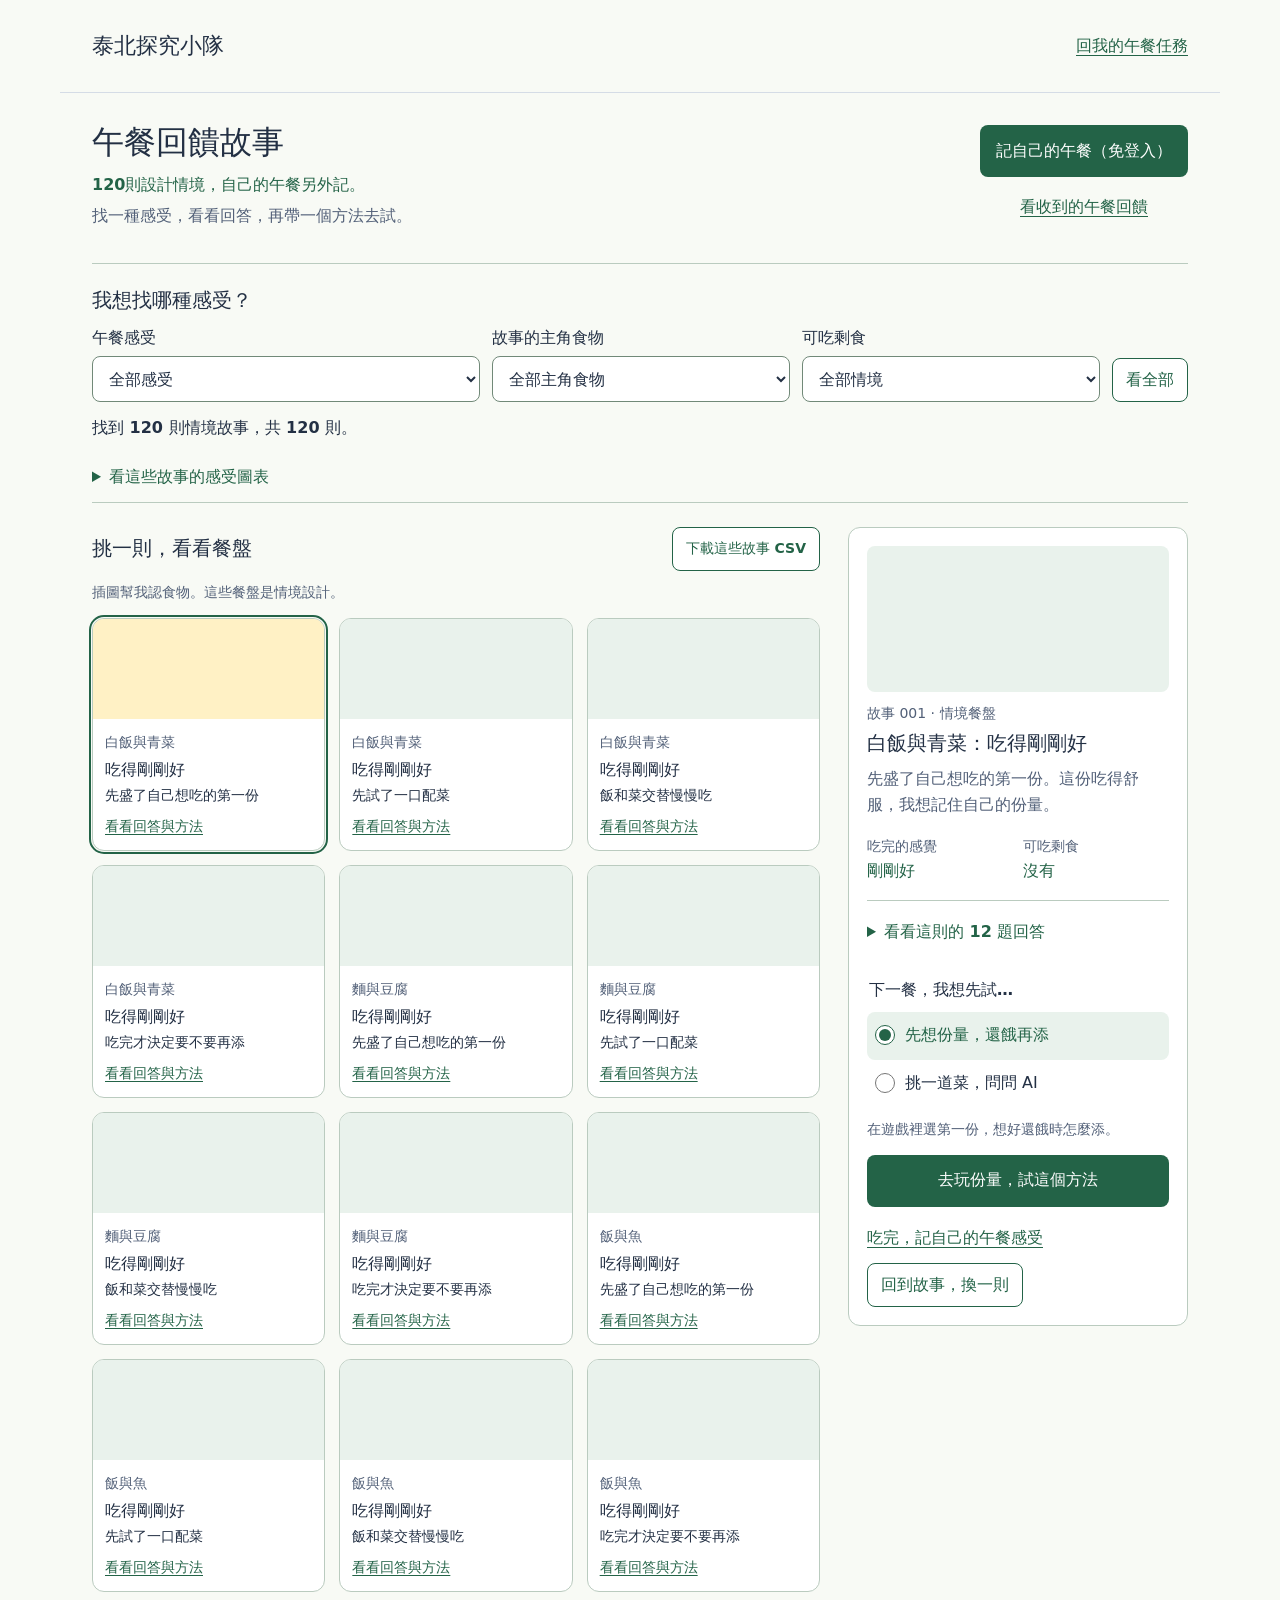
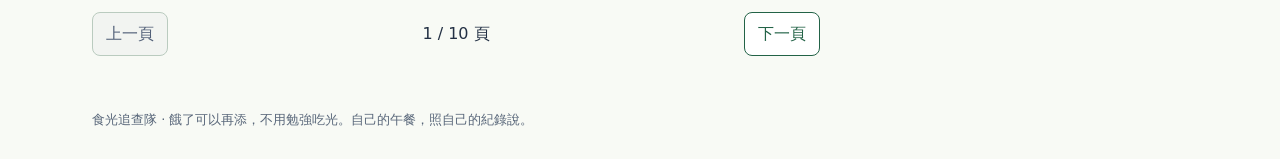
==== feedback-stories.html @ 5652f32a "Sync student portal from taibei-student-projects@3a7c6d0" ====
<!doctype html>
<html lang="zh-Hant">
<head>
  <meta charset="utf-8"><meta name="viewport" content="width=device-width,initial-scale=1">
  <meta name="robots" content="noindex,nofollow">
  <title>午餐回饋故事｜食光偵探</title>
  <meta name="description" content="120則設計情境，從午餐感受找一個能試的方法。自己的午餐另外記。">
  <link rel="stylesheet" href="style.css">
  <link rel="stylesheet" href="feedback-stories.css">
  <script type="module" src="feedback-stories.js"></script>
</head>
<body class="feedback-stories-page">
<a class="skip" href="#stories">跳到午餐回饋故事</a>
<header><a class="brand" href="index.html">泰北探究小隊</a><a href="food.html#clues">回我的午餐任務</a></header>
<main id="stories" tabindex="-1">
  <div class="stories-intro">
    <div><h1>午餐回饋故事</h1><p id="story-source">120則設計情境，自己的午餐另外記。</p><p>找一種感受，看看回答，再帶一個方法去試。</p></div>
    <div class="stories-real-links"><a class="story-primary" href="https://taibei-student-explorers.ctctim14.chatgpt.site/foodlens-survey" target="_blank" rel="noopener noreferrer">記自己的午餐（免登入）</a><a href="https://taibei-student-explorers.ctctim14.chatgpt.site/survey-admin" target="_blank" rel="noopener noreferrer">看收到的午餐回饋</a></div>
  </div>
  <section class="story-filter-section" aria-labelledby="filters-title">
    <h2 id="filters-title">我想找哪種感受？</h2>
    <div class="story-filters">
      <label for="profile-filter">午餐感受<select id="profile-filter"><option value="">全部感受</option></select></label>
      <label for="food-filter">故事的主角食物<select id="food-filter"><option value="">全部主角食物</option></select></label>
      <label for="leftovers-filter">可吃剩食<select id="leftovers-filter"><option value="">全部情境</option><option value="yes">有留下食物</option><option value="no">沒有留下食物</option></select></label>
      <button id="reset-filters" type="button">看全部</button>
    </div>
    <p id="filter-status" role="status" aria-live="polite" aria-atomic="true">正在整理故事…</p>
    <div id="chart-selection" class="chart-selection" hidden><span id="chart-selection-text"></span><button id="clear-chart-filters" type="button">清除圖表篩選</button></div>
  </section>
  <details id="story-chart-details" class="story-chart-details">
    <summary>看這些故事的感受圖表</summary>
    <section class="story-charts" aria-label="目前篩選故事的感受圖表">
      <div class="story-chart"><h2 id="satiety-title">吃完有多飽？</h2><p class="chart-note" id="satiety-note"></p><div id="satiety-chart" aria-labelledby="satiety-title" aria-describedby="satiety-note"></div></div>
      <div class="story-chart"><h2 id="adjustment-title">下一餐想先改什麼？</h2><p class="chart-note" id="adjustment-note"></p><div id="adjustment-chart" aria-labelledby="adjustment-title" aria-describedby="adjustment-note"></div></div>
    </section>
  </details>
  <div class="story-workspace">
    <section class="story-library" aria-labelledby="library-title">
      <div class="library-heading"><h2 id="library-title">挑一則，看看餐盤</h2><button id="export-stories" type="button">下載這些故事 CSV</button></div>
      <p class="story-art-note">插圖幫我認食物。這些餐盤是情境設計。</p>
      <p id="export-status" role="status" aria-live="polite"></p>
      <div id="empty-stories" class="empty-stories" hidden><h3>這個組合還沒有故事</h3><p>可以換一種感受，或按「看全部」重新挑選。</p><button id="empty-reset" type="button">看全部 120 則</button></div>
      <ul id="case-list" class="story-cards" aria-label="午餐情境故事"></ul>
      <nav class="story-pagination" aria-label="故事頁數"><button id="previous-stories" type="button">上一頁</button><span id="page-count" aria-live="polite"></span><button id="next-stories" type="button">下一頁</button></nav>
    </section>
    <section id="story-detail" class="story-detail" aria-labelledby="detail-title" hidden>
      <div id="detail-art" class="detail-art" aria-hidden="true"></div>
      <p id="detail-number" class="detail-number"></p>
      <h2 id="detail-title" tabindex="-1"></h2>
      <p id="detail-summary"></p>
      <dl id="detail-highlights" class="story-highlights"></dl>
      <details id="full-answers"><summary>看看這則的 12 題回答</summary><dl id="detail-answers" class="story-answers"></dl></details>
      <fieldset id="method-choices"><legend>下一餐，我想先試…</legend><div id="method-options"></div></fieldset>
      <p id="method-description"></p>
      <a id="method-link" class="story-primary" href="https://foodlens-school.vercel.app/game" target="_blank" rel="noopener noreferrer">去試一個方法</a>
      <a class="own-lunch-link" href="https://taibei-student-explorers.ctctim14.chatgpt.site/foodlens-survey" target="_blank" rel="noopener noreferrer">吃完，記自己的午餐感受</a>
      <button id="back-to-stories" type="button">回到故事，換一則</button>
    </section>
  </div>
  <noscript><p>故事需要 JavaScript 才能篩選。也可以直接填上方的匿名午餐回饋，或回午餐任務。</p></noscript>
</main>
<footer>食光追查隊 · 餓了可以再添，不用勉強吃光。自己的午餐，照自己的紀錄說。</footer>
</body>
</html>
---- style.css ----
:root{font-family:"PingFang TC","Noto Sans TC",system-ui,-apple-system,sans-serif;font-synthesis:none;color:#233044;background:#f4f6fa;line-height:1.65}*{box-sizing:border-box}body{margin:0}a{color:inherit;text-underline-offset:4px}a:focus-visible,summary:focus-visible{outline:3px solid #a23e0d;outline-offset:5px}header,main,footer{max-width:1160px;margin:auto}header{padding:24px 32px;display:flex;justify-content:space-between;align-items:center;gap:20px;border-bottom:1px solid #d5dce6}header>span{font-size:14px;color:#526078}.brand{font-size:22px;font-weight:800;text-decoration:none}main{padding:28px 32px}.intro{margin:0 0 25px}.intro h1{font-size:clamp(28px,4vw,38px);line-height:1.35;margin:0 0 7px}.intro p{margin:0;color:#526078}.projects{display:grid;grid-template-columns:1fr 1fr;gap:24px}.project{--accent:#236347;background:#fff;border:1px solid #d5dce6;border-top:5px solid var(--accent);border-radius:10px;padding:24px}.sound{--accent:#445a99}.project-heading{display:flex;align-items:center;justify-content:space-between;gap:16px}.project-heading h2{font-size:29px;line-height:1.35;margin:0}.project-heading span{font-size:14px;color:var(--accent);font-weight:650}.question{font-size:16px;margin:14px 0 20px;color:#526078}.primary{display:flex;align-items:center;justify-content:center;min-height:54px;padding:12px 16px;border-radius:6px;background:var(--accent);color:white;font-weight:750;text-decoration:none}.primary:hover{filter:brightness(.93)}.slides{margin-top:25px;padding-top:22px;border-top:1px solid #dce2eb}h3{font-size:18px;margin:0 0 14px}.preview{display:block}.preview img{width:100%;height:auto;aspect-ratio:16/9;display:block;border:1px solid #dce2eb;border-radius:5px}.actions{display:flex;gap:12px;margin-top:16px}.actions a{flex:1;display:flex;align-items:center;justify-content:center;min-height:48px;border:1px solid var(--accent);color:var(--accent);font-size:15px;font-weight:700;border-radius:6px;text-decoration:none;text-align:center;padding:10px 8px}.actions a:hover{background:#f4f6fa}.hint{font-size:14px;line-height:1.75;color:#59677a;margin:13px 0 0}details{margin-top:22px;border-top:1px solid #dce2eb;padding-top:8px}summary{font-size:16px;font-weight:650;min-height:48px;cursor:pointer;padding:13px 0}.resources a{display:flex;align-items:center;min-height:44px;color:var(--accent);font-size:15px;padding:8px 0}.resources{padding:0 0 8px}aside{margin-top:28px;border-left:3px solid #b4c1d4;padding-left:20px}aside h2{font-size:17px;margin:0 0 8px}aside p{font-size:14px;color:#526078;margin:6px 0}footer{font-size:13px;color:#59677a;padding:5px 32px 28px}.skip{position:absolute;top:-90px;left:12px;z-index:3;background:white;padding:12px}.skip:focus{top:12px}@media(max-width:700px){header{padding:20px;align-items:flex-start;flex-direction:column;gap:8px}main{padding:24px 20px}.projects{grid-template-columns:1fr;gap:22px}.project{padding:20px}.project-heading h2{font-size:28px}.actions{gap:10px}footer{padding:5px 20px 24px}}@media(max-width:370px){.project-heading{flex-direction:column;align-items:flex-start;gap:4px}.actions{flex-direction:column}}@media(prefers-reduced-motion:reduce){*,*::before,*::after{animation:none!important;transition:none!important}}
.preview img.deck-overview{aspect-ratio:auto}
---- feedback-stories.css ----
.feedback-stories-page{--story-green:#236347;--story-ink:#233044;--story-muted:#526078;--story-line:#bacbbf;--story-paper:#fff;--story-pale:#e9f2ec;--story-yellow:#fff1c5;background:#f8faf5;color:var(--story-ink);font-size:1rem}
.feedback-stories-page [hidden]{display:none!important}
.feedback-stories-page ::selection{background:var(--story-green);color:white}
.feedback-stories-page :is(a,button,select,summary,input):focus-visible,.feedback-stories-page [tabindex="-1"]:focus-visible{outline:3px solid #a23e0d;outline-offset:4px}
.feedback-stories-page :is(button,select,input){font:inherit;color:inherit;caret-color:var(--story-green)}
.feedback-stories-page :is(a,button,select,summary){touch-action:manipulation}
.feedback-stories-page button{cursor:pointer;min-height:44px;padding:8px 13px;border:1px solid var(--story-green);border-radius:8px;background:var(--story-paper);color:var(--story-green);font-weight:650}
.feedback-stories-page button:hover:not(:disabled){background:var(--story-pale)}
.feedback-stories-page button:active:not(:disabled){background:var(--story-yellow)}
.feedback-stories-page button:disabled{cursor:not-allowed;color:var(--story-muted);border-color:var(--story-line);background:#f2f4f1}
.feedback-stories-page header>a:not(.brand){display:flex;align-items:center;min-height:44px;color:var(--story-green)}
.feedback-stories-page h1{font-size:2rem;line-height:1.35;margin:0 0 8px;text-wrap:balance}
.feedback-stories-page h2{font-size:1.25rem;line-height:1.45;margin:0 0 10px;text-wrap:balance}
.feedback-stories-page h3{font-size:1.125rem}
.feedback-stories-page p{max-width:70ch}
.stories-intro{display:flex;align-items:center;justify-content:space-between;gap:24px;margin-bottom:30px}
.stories-intro p{margin:4px 0;color:var(--story-muted)}
.stories-intro #story-source{color:var(--story-green);font-weight:650}
.stories-real-links{display:flex;flex-direction:column;gap:8px;flex-shrink:0}
.stories-real-links>a:not(.story-primary){display:flex;align-items:center;justify-content:center;min-height:44px;color:var(--story-green);font-weight:650}
.story-primary{display:flex;align-items:center;justify-content:center;min-height:52px;padding:12px 16px;border-radius:8px;background:var(--story-green);color:white;text-decoration:none;text-align:center;font-weight:750}
.story-primary:hover{background:#1b5139}
.story-primary:active{background:#143d2b}
.story-filter-section{padding:22px 0 12px;border-top:1px solid var(--story-line)}
.story-filters{display:grid;grid-template-columns:1.3fr 1fr 1fr auto;gap:12px;align-items:end}
.story-filters label{display:grid;gap:5px;font-weight:650}
.story-filters select{width:100%;min-width:0;min-height:46px;padding:8px 12px;border:1px solid #718978;border-radius:8px;background:var(--story-paper)}
#filter-status{margin:13px 0 0;font-variant-numeric:tabular-nums;font-weight:650}
.chart-selection{display:flex;align-items:center;flex-wrap:wrap;gap:8px 16px;padding:10px 0;color:var(--story-green)}
.story-chart-details{margin:0;padding:0;border:0}
.story-chart-details>summary{min-height:48px;padding:10px 0;color:var(--story-green)}
.story-charts{display:grid;grid-template-columns:1fr 1fr;gap:28px;padding:18px 0 24px}
.story-chart{min-width:0}
.chart-note{margin:0 0 8px;color:var(--story-muted);font-size:.875rem}
.feedback-stories-page .chart-bar{position:relative;display:grid;grid-template-columns:8em minmax(0,1fr) 6.2em;align-items:center;gap:8px;width:100%;min-height:44px;border:0;border-radius:5px;padding:5px 6px;margin:4px 0;color:var(--story-ink);background:transparent;text-align:left;font-weight:500}
.chart-bar[aria-pressed="true"]{outline:2px solid var(--story-green);outline-offset:0;background:var(--story-pale)}
.bar-track{height:16px;background:#dde8df;border-radius:3px;overflow:hidden}
.bar-fill{display:block;height:100%;width:100%;min-width:0;background:var(--story-green);border-radius:3px;transform-origin:left;transition:transform 180ms ease-out}
#adjustment-chart .bar-fill{background:#8c6013}
.bar-value{text-align:right;font-variant-numeric:tabular-nums;font-size:.875rem;white-space:nowrap}
.story-workspace{display:grid;grid-template-columns:minmax(0,1fr) 340px;gap:28px;border-top:1px solid var(--story-line);padding-top:24px;align-items:start}
.story-library{min-width:0}
.library-heading{display:flex;align-items:center;justify-content:space-between;gap:12px;flex-wrap:wrap}
.library-heading h2{margin:0}
.library-heading button{font-size:.875rem}
.story-art-note{color:var(--story-muted);font-size:.875rem;margin:10px 0 14px}
#export-status:empty{display:none}
#export-status{font-size:.875rem;color:var(--story-green)}
.story-cards{display:grid;grid-template-columns:repeat(2,minmax(0,1fr));gap:14px;list-style:none;padding:0;margin:0}
.story-cards li{min-width:0}
.feedback-stories-page .story-card{display:flex;flex-direction:column;align-items:stretch;width:100%;height:100%;padding:0;border:1px solid var(--story-line);border-radius:12px;overflow:hidden;color:var(--story-ink);text-align:left;background:var(--story-paper)}
.feedback-stories-page .story-card:hover{background:var(--story-paper);border-color:var(--story-green)}
.feedback-stories-page .story-card:active{background:var(--story-yellow)}
.story-card[aria-pressed="true"]{outline:2px solid var(--story-green);outline-offset:1px}
.story-card .card-art{display:flex;justify-content:center;align-items:center;gap:2px;background:var(--story-pale);padding:8px 4px;min-height:116px}
.story-card[aria-pressed="true"] .card-art{background:var(--story-yellow)}
.food-art{display:block;aspect-ratio:1;width:100px;max-width:48%;background-image:url("/app-art/foodlens-food-atlas-v1.webp");background-repeat:no-repeat;background-size:300% 200%}
.art-rice{background-position:0 0}.art-protein{background-position:50% 0}.art-egg{background-position:100% 0}.art-greens{background-position:0 100%}
.art-noodles,.art-beans,.art-fish{background-image:url("/app-art/foodlens-food-atlas-v2.webp")}
.art-fish{background-position:0 0}.art-beans{background-position:50% 0}.art-noodles{background-position:100% 0}
.card-copy{display:flex;flex-direction:column;gap:4px;padding:12px}
.card-copy strong{font-size:1rem;line-height:1.45}
.card-copy .card-meal{color:var(--story-muted);font-size:.875rem;font-weight:500}
.card-copy .card-context{color:var(--story-ink);font-size:.875rem;font-weight:500;line-height:1.55}
.card-copy .card-open{color:var(--story-green);font-size:.875rem;margin-top:4px;text-decoration:underline;text-underline-offset:3px}
.story-pagination{display:flex;align-items:center;justify-content:space-between;gap:10px;margin:20px 0}
.story-pagination span{font-variant-numeric:tabular-nums;text-align:center}
.story-detail{position:sticky;top:20px;padding:18px;background:var(--story-paper);border:1px solid var(--story-line);border-radius:12px;min-width:0;scroll-margin-top:16px}
.detail-art{display:flex;justify-content:center;gap:8px;background:var(--story-pale);padding:8px;border-radius:8px}
.detail-art .food-art{width:130px}
.detail-number{font-size:.875rem;color:var(--story-muted);font-variant-numeric:tabular-nums;margin:10px 0 4px}
.story-detail #detail-title{font-size:1.25rem;margin:0 0 8px}
#detail-summary{font-size:1rem;color:var(--story-muted);margin:0 0 16px}
.story-highlights{display:grid;grid-template-columns:1fr 1fr;gap:10px;margin:0 0 16px}
.story-highlights>div{min-width:0}
.story-highlights dt{color:var(--story-muted);font-size:.875rem}
.story-highlights dd{margin:0;color:var(--story-green);font-weight:750}
.story-detail details{margin:12px 0 20px;border-color:var(--story-line)}
.story-detail summary{min-height:48px;padding:10px 0;color:var(--story-green)}
.story-answers{margin:0 0 10px}
.story-answers>div{padding:8px 0;border-top:1px solid #dce5de}
.story-answers dt{font-size:.875rem;color:var(--story-muted)}
.story-answers dd{margin:2px 0 0;font-size:1rem}
.story-detail fieldset{padding:0;margin:0;border:0;min-width:0}
.story-detail legend{font-weight:750;margin-bottom:8px}
.method-choice{display:flex;align-items:flex-start;gap:10px;min-height:48px;padding:10px 8px;border-radius:8px;cursor:pointer}
.method-choice:has(input:checked){background:var(--story-pale);color:var(--story-green);font-weight:650}
.method-choice input{accent-color:var(--story-green);width:20px;height:20px;flex-shrink:0;margin:3px 0}
#method-description{color:var(--story-muted);font-size:.875rem;margin:10px 0 14px}
.own-lunch-link{display:flex;align-items:center;min-height:48px;margin-top:8px;color:var(--story-green);font-weight:650}
.empty-stories{padding:24px 0}
.empty-stories h3{margin:0 0 8px}.empty-stories p{margin:0 0 14px}
@media(min-width:1120px){.story-cards{grid-template-columns:repeat(3,minmax(0,1fr))}.story-card .card-art{min-height:100px}.story-card .food-art{width:84px}}
@media(max-width:850px){.story-workspace{grid-template-columns:minmax(0,1fr)}.story-detail{position:static}.story-detail .detail-art{float:right;width:35%;max-width:180px;margin:0 0 10px 14px}.story-detail .detail-art .food-art{width:75px}.story-detail fieldset{clear:both}.stories-intro{align-items:flex-start}.stories-real-links{max-width:240px}.story-filters{grid-template-columns:1fr 1fr}.story-filters button{justify-self:start}.chart-bar{font-size:.9375rem}}
@media(max-width:600px){.stories-intro{flex-direction:column;gap:16px;margin-bottom:24px}.stories-real-links{max-width:none;width:100%;align-items:flex-start}.stories-real-links .story-primary{width:100%}.feedback-stories-page h1{font-size:1.75rem}.story-charts{grid-template-columns:minmax(0,1fr);gap:22px}.story-filters{gap:12px}.story-filters label:first-child{grid-column:1/-1}.story-filters button{grid-column:1/-1}.story-workspace{gap:24px}.story-detail{padding:16px}.feedback-stories-page .chart-bar{grid-template-columns:6em minmax(0,1fr) 6em}.story-cards{gap:12px}.story-card .food-art{width:78px}.story-card .card-art{min-height:100px}.card-copy{padding:10px}.library-heading{align-items:flex-start}.story-detail #detail-title{font-size:1.125rem}.story-pagination button{padding:8px 10px}}
@media(max-width:370px){.story-filters{grid-template-columns:minmax(0,1fr)}.story-cards{grid-template-columns:minmax(0,1fr)}.story-detail .detail-art{float:none;width:100%;max-width:none;margin:0 0 12px}.story-detail .detail-art .food-art{width:100px}}
@media(prefers-reduced-motion:reduce){.feedback-stories-page *, .feedback-stories-page *::before,.feedback-stories-page *::after{animation:none!important;transition:none!important;scroll-behavior:auto!important}}
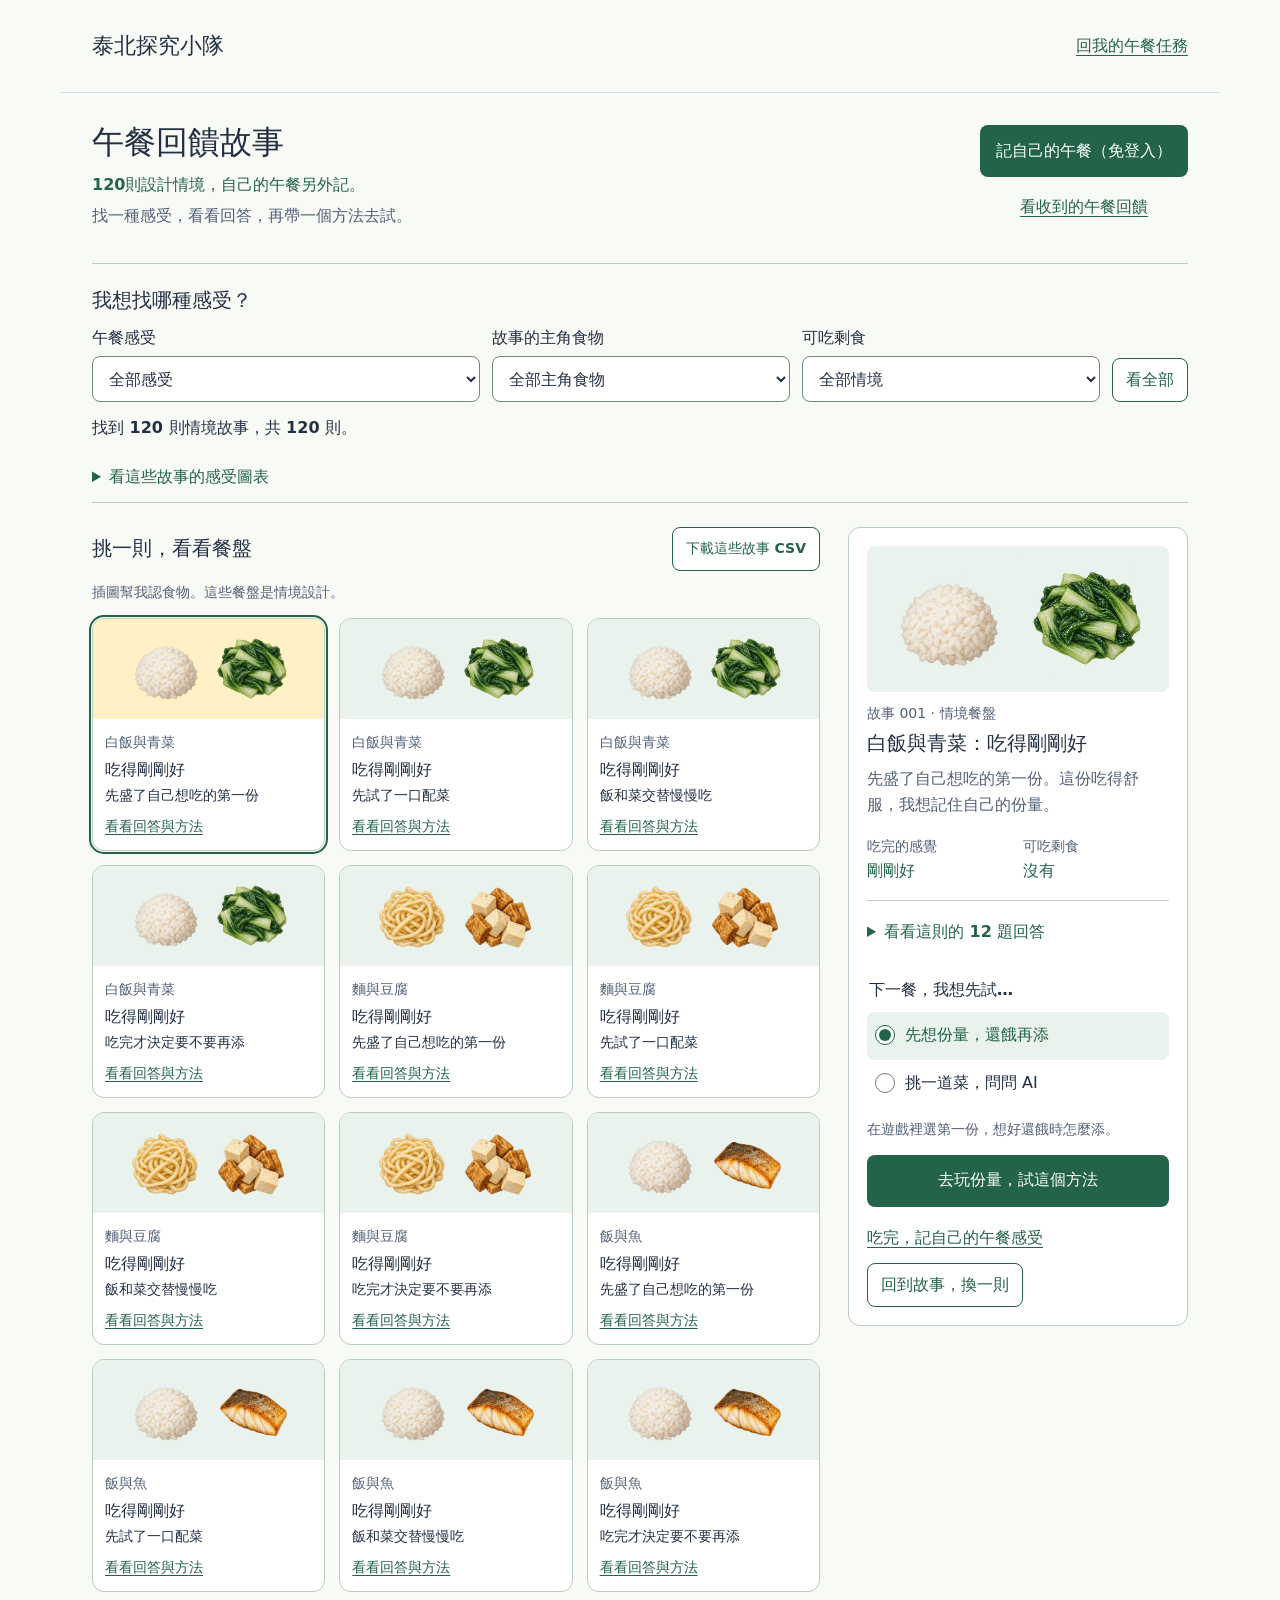
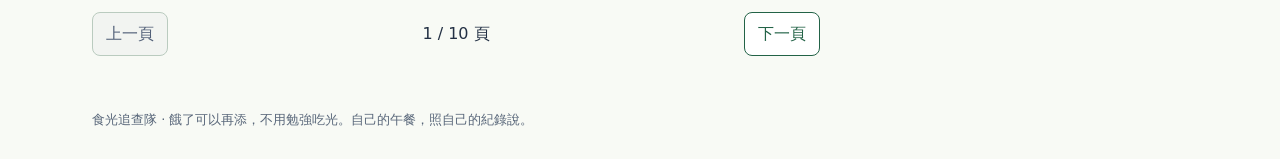
==== commit fd81fe27: "Sync student portal from taibei-student-projects@e1e0e25" ====
--- a/feedback-stories.html
+++ b/feedback-stories.html
@@ -5,6 +5,10 @@
   <meta name="robots" content="noindex,nofollow">
   <title>午餐回饋故事｜食光偵探</title>
   <meta name="description" content="120則設計情境，從午餐感受找一個能試的方法。自己的午餐另外記。">
+  <meta property="og:title" content="午餐回饋故事｜食光偵探">
+  <meta property="og:description" content="120則設計情境，從午餐感受找一個能試的方法。自己的午餐另外記。">
+  <meta property="og:image" content="https://timdirty.github.io/taibei-student-explorers/slide-pages/food/01.png">
+  <meta name="theme-color" content="#1f5f3b">
   <link rel="stylesheet" href="style.css">
   <link rel="stylesheet" href="feedback-stories.css">
   <script type="module" src="feedback-stories.js"></script>
--- a/feedback-stories.css
+++ b/feedback-stories.css
@@ -54,9 +54,9 @@
 .story-card[aria-pressed="true"]{outline:2px solid var(--story-green);outline-offset:1px}
 .story-card .card-art{display:flex;justify-content:center;align-items:center;gap:2px;background:var(--story-pale);padding:8px 4px;min-height:116px}
 .story-card[aria-pressed="true"] .card-art{background:var(--story-yellow)}
-.food-art{display:block;aspect-ratio:1;width:100px;max-width:48%;background-image:url("/app-art/foodlens-food-atlas-v1.webp");background-repeat:no-repeat;background-size:300% 200%}
+.food-art{display:block;aspect-ratio:1;width:100px;max-width:48%;background-image:url("img/foodlens-food-atlas-v1.webp");background-repeat:no-repeat;background-size:300% 200%}
 .art-rice{background-position:0 0}.art-protein{background-position:50% 0}.art-egg{background-position:100% 0}.art-greens{background-position:0 100%}
-.art-noodles,.art-beans,.art-fish{background-image:url("/app-art/foodlens-food-atlas-v2.webp")}
+.art-noodles,.art-beans,.art-fish{background-image:url("img/foodlens-food-atlas-v2.webp")}
 .art-fish{background-position:0 0}.art-beans{background-position:50% 0}.art-noodles{background-position:100% 0}
 .card-copy{display:flex;flex-direction:column;gap:4px;padding:12px}
 .card-copy strong{font-size:1rem;line-height:1.45}
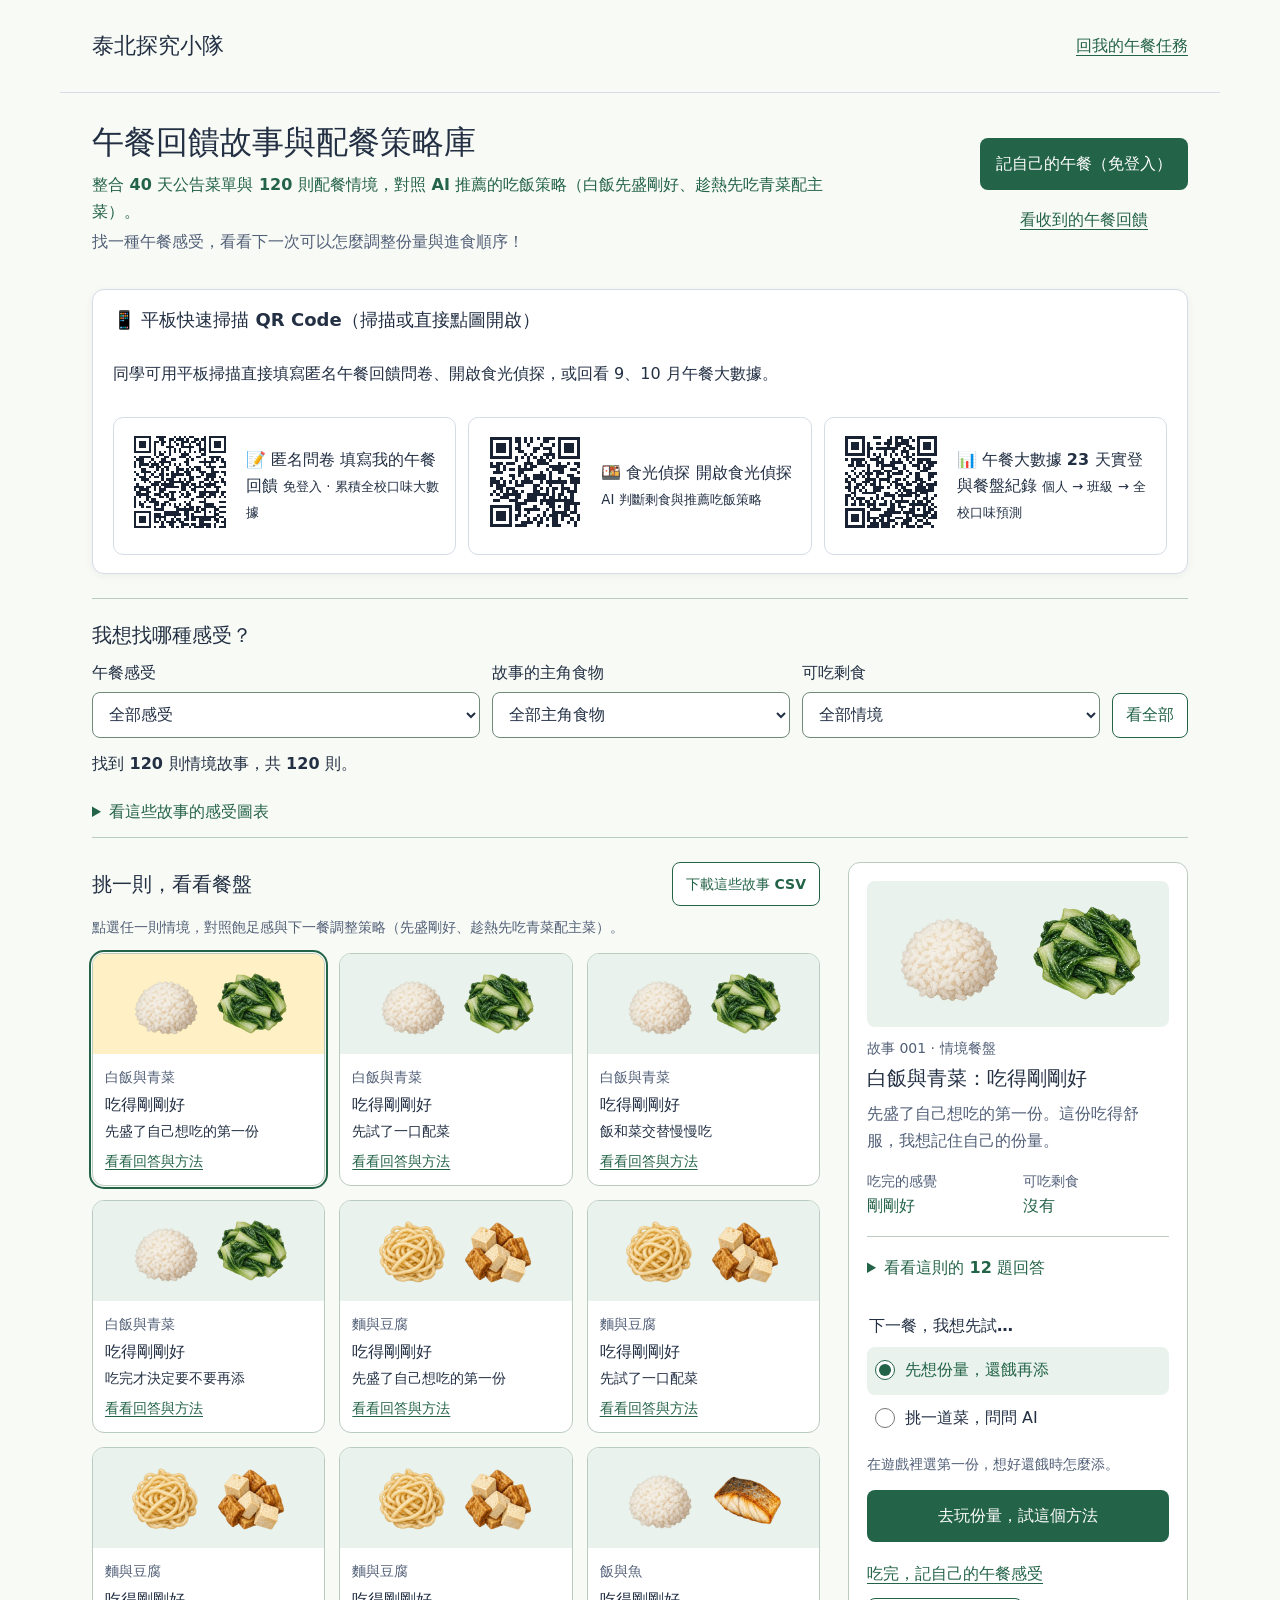
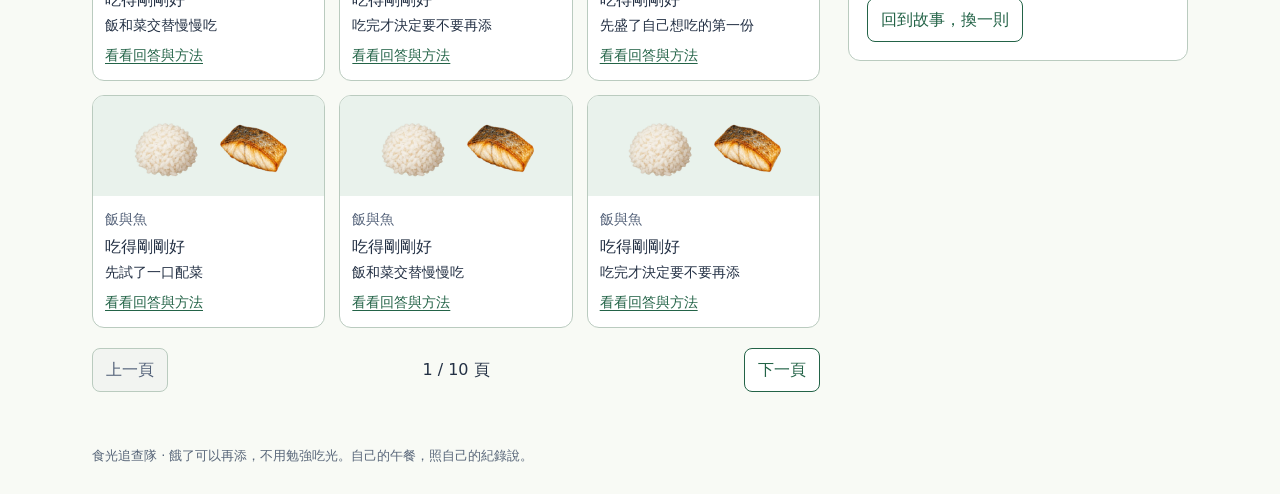
==== commit ece41d41: "Sync student portal from taibei-student-projects@2ad7a80" ====
--- a/feedback-stories.html
+++ b/feedback-stories.html
@@ -11,6 +11,7 @@
   <meta name="theme-color" content="#1f5f3b">
   <link rel="stylesheet" href="style.css">
   <link rel="stylesheet" href="feedback-stories.css">
+  <link rel="stylesheet" href="portal-art.css">
   <script type="module" src="feedback-stories.js"></script>
 </head>
 <body class="feedback-stories-page">
@@ -18,9 +19,41 @@
 <header><a class="brand" href="index.html">泰北探究小隊</a><a href="food.html#clues">回我的午餐任務</a></header>
 <main id="stories" tabindex="-1">
   <div class="stories-intro">
-    <div><h1>午餐回饋故事</h1><p id="story-source">120則設計情境，自己的午餐另外記。</p><p>找一種感受，看看回答，再帶一個方法去試。</p></div>
+    <div><h1>午餐回饋故事與配餐策略庫</h1><p id="story-source">整合 40 天公告菜單與 120 則配餐情境，對照 AI 推薦的吃飯策略（白飯先盛剛好、趁熱先吃青菜配主菜）。</p><p>找一種午餐感受，看看下一次可以怎麼調整份量與進食順序！</p></div>
     <div class="stories-real-links"><a class="story-primary" href="https://taibei-student-explorers.ctctim14.chatgpt.site/foodlens-survey" target="_blank" rel="noopener noreferrer">記自己的午餐（免登入）</a><a href="https://taibei-student-explorers.ctctim14.chatgpt.site/survey-admin" target="_blank" rel="noopener noreferrer">看收到的午餐回饋</a></div>
   </div>
+  <section class="qr-hub" aria-label="平板快速掃描 QR Code">
+    <div class="qr-hub-head">
+      <h2>📱 平板快速掃描 QR Code（掃描或直接點圖開啟）</h2>
+      <p>同學可用平板掃描直接填寫匿名午餐回饋問卷、開啟食光偵探，或回看 9、10 月午餐大數據。</p>
+    </div>
+    <div class="qr-grid qr-grid-3">
+      <a class="qr-card qr-card-food" href="https://taibei-student-explorers.ctctim14.chatgpt.site/foodlens-survey" target="_blank" rel="noopener noreferrer">
+        <span class="qr-box"><img src="img/qr-survey.svg" width="108" height="108" alt="匿名午餐回饋問卷 QR Code"></span>
+        <span class="qr-meta">
+          <span class="qr-badge">📝 匿名問卷</span>
+          <strong>填寫我的午餐回饋</strong>
+          <small>免登入 · 累積全校口味大數據</small>
+        </span>
+      </a>
+      <a class="qr-card qr-card-food" href="https://foodlens-school.vercel.app/" target="_blank" rel="noopener noreferrer">
+        <span class="qr-box"><img src="img/qr-foodlens.svg" width="108" height="108" alt="食光偵探作品首頁 QR Code"></span>
+        <span class="qr-meta">
+          <span class="qr-badge">🍱 食光偵探</span>
+          <strong>開啟食光偵探</strong>
+          <small>AI 判斷剩食與推薦吃飯策略</small>
+        </span>
+      </a>
+      <a class="qr-card qr-card-food" href="https://foodlens-school.vercel.app/scan?view=history" target="_blank" rel="noopener noreferrer">
+        <span class="qr-box"><img src="img/qr-food-history.svg" width="108" height="108" alt="午餐練習冊與我的餐盤 QR Code"></span>
+        <span class="qr-meta">
+          <span class="qr-badge">📊 午餐大數據</span>
+          <strong>23 天實登與餐盤紀錄</strong>
+          <small>個人 → 班級 → 全校口味預測</small>
+        </span>
+      </a>
+    </div>
+  </section>
   <section class="story-filter-section" aria-labelledby="filters-title">
     <h2 id="filters-title">我想找哪種感受？</h2>
     <div class="story-filters">
@@ -42,7 +75,7 @@
   <div class="story-workspace">
     <section class="story-library" aria-labelledby="library-title">
       <div class="library-heading"><h2 id="library-title">挑一則，看看餐盤</h2><button id="export-stories" type="button">下載這些故事 CSV</button></div>
-      <p class="story-art-note">插圖幫我認食物。這些餐盤是情境設計。</p>
+      <p class="story-art-note">點選任一則情境，對照飽足感與下一餐調整策略（先盛剛好、趁熱先吃青菜配主菜）。</p>
       <p id="export-status" role="status" aria-live="polite"></p>
       <div id="empty-stories" class="empty-stories" hidden><h3>這個組合還沒有故事</h3><p>可以換一種感受，或按「看全部」重新挑選。</p><button id="empty-reset" type="button">看全部 120 則</button></div>
       <ul id="case-list" class="story-cards" aria-label="午餐情境故事"></ul>
--- a/portal-art.css
+++ b/portal-art.css
@@ -0,0 +1,56 @@
+/* Picture-first touches for the student portal (2026-10-14). Art is decorative; text and links are unchanged. */
+.project-hero{display:block;width:168px;height:168px;margin:-4px auto 6px;object-fit:contain}
+.journey-act{grid-template-columns:128px minmax(0,1fr)}
+.act-step{display:grid;justify-items:start;align-content:start;gap:8px}
+.act-art{display:block;width:112px;height:112px;object-fit:contain}
+@media(max-width:700px){.project-hero{width:128px;height:128px}}
+@media(max-width:600px){
+  .journey-act{grid-template-columns:minmax(0,1fr)}
+  .act-step{grid-auto-flow:column;justify-content:start;align-items:center;gap:12px}
+  .act-art{width:64px;height:64px}
+}
+.flow-step:has(.step-art){grid-template-columns:40px minmax(0,1fr) 88px}
+.step-art{display:block;width:88px;height:88px;object-fit:contain;align-self:start;border-radius:12px}
+@media(max-width:700px){.flow-step:has(.step-art){grid-template-columns:36px minmax(0,1fr) 56px}.step-art{width:56px;height:56px}}
+@media print{.step-art{display:none}.flow-step:has(.step-art){grid-template-columns:28px minmax(0,1fr)}}
+
+/* Scannable, clickable QR code cards for classroom tablets (2026-10-15) */
+.qr-hub{margin:18px 0 24px;padding:18px 20px;background:#fff;border:1px solid #d5dce6;border-radius:12px;box-shadow:0 2px 8px rgba(35,48,68,.05)}
+.qr-hub-head{display:flex;align-items:baseline;justify-content:space-between;gap:12px;flex-wrap:wrap;margin-bottom:14px}
+.qr-hub-head h2{font-size:18px;line-height:1.35;margin:0;color:#233044}
+.qr-hub-head span,.qr-box-title{font-size:13px;font-weight:700;color:#526078;margin:0}
+.project-qr-box{margin:18px 0;padding:14px;background:#f8fafd;border:1px dashed #c5d1e0;border-radius:10px}
+.project-qr-box .qr-box-title{margin:0 0 10px;color:#233044}
+.qr-grid{display:grid;gap:12px}
+.qr-grid-3{grid-template-columns:repeat(3,minmax(0,1fr))}
+.qr-grid-2{grid-template-columns:repeat(2,minmax(0,1fr))}
+.qr-card{display:flex;align-items:center;gap:12px;padding:10px 12px;background:#fff;border:1px solid #d5dce6;border-radius:10px;text-decoration:none;color:#233044;transition:transform .15s ease,box-shadow .15s ease,border-color .15s ease}
+.qr-card:hover{transform:translateY(-2px);box-shadow:0 6px 16px rgba(35,48,68,.09);border-color:var(--accent,#236347)}
+.qr-card.qr-food{--accent:#236347}
+.qr-card.qr-sound{--accent:#445a99}
+.project-qr-box .qr-card{flex-direction:column;text-align:center;padding:12px 10px;gap:8px}
+.qr-code-img{display:block;width:96px;height:96px;padding:6px;background:#fff;border:1px solid #e2e8f0;border-radius:8px;flex-shrink:0;object-fit:contain}
+.project-qr-box .qr-code-img{width:108px;height:108px}
+.qr-card-meta{display:flex;flex-direction:column;gap:4px;min-width:0}
+.qr-card-meta strong{font-size:15px;line-height:1.35;color:#182232}
+.qr-card-meta span:not(.qr-card-badge){font-size:12.5px;line-height:1.45;color:#526078;overflow-wrap:anywhere}
+.qr-card-badge{display:inline-flex;align-items:center;align-self:flex-start;margin-top:2px;padding:2px 8px;border-radius:999px;background:#eef3f9;color:var(--accent,#233044);font-size:12px;font-weight:700}
+.project-qr-box .qr-card-badge{align-self:center}
+.survey-entry:has(.qr-card-survey){display:grid;grid-template-columns:minmax(0,1fr) auto;gap:16px;align-items:center}
+.survey-entry-body>.primary{margin:12px 0 0}
+.qr-card-survey{flex-direction:column;text-align:center;padding:10px 12px;gap:6px;background:#fff;border-color:#b7d9c8}
+.qr-card-survey .qr-code-img{width:100px;height:100px;border-color:#d5ebe0}
+.qr-card-survey .qr-card-badge{align-self:center;background:#e6f4ec;color:#236347}
+@media(max-width:860px){.qr-grid-3{grid-template-columns:1fr}}
+@media(max-width:600px){
+  .qr-grid-2{grid-template-columns:1fr}
+  .project-qr-box .qr-card{flex-direction:row;text-align:left}
+  .project-qr-box .qr-card-badge{align-self:flex-start}
+  .survey-entry:has(.qr-card-survey){grid-template-columns:1fr}
+  .qr-card-survey{flex-direction:row;text-align:left}
+}
+.slide-quick-jumps{display:flex;flex-wrap:wrap;gap:8px;margin-top:10px}
+.slide-quick-jumps a{display:inline-flex;align-items:center;min-height:36px;padding:4px 12px;border-radius:999px;border:1px solid #c5d1e0;background:#fff;color:var(--accent,#236347);font-size:13px;font-weight:700;text-decoration:none;transition:background .15s ease,color .15s ease,border-color .15s ease}
+.project.food .slide-quick-jumps a{--accent:#236347;border-color:#b7d9c8;background:#f2faf5}
+.project.sound .slide-quick-jumps a{--accent:#445a99;border-color:#c6d2f0;background:#f3f6fc}
+.slide-quick-jumps a:hover{background:var(--accent,#236347);color:#fff;border-color:var(--accent,#236347)}
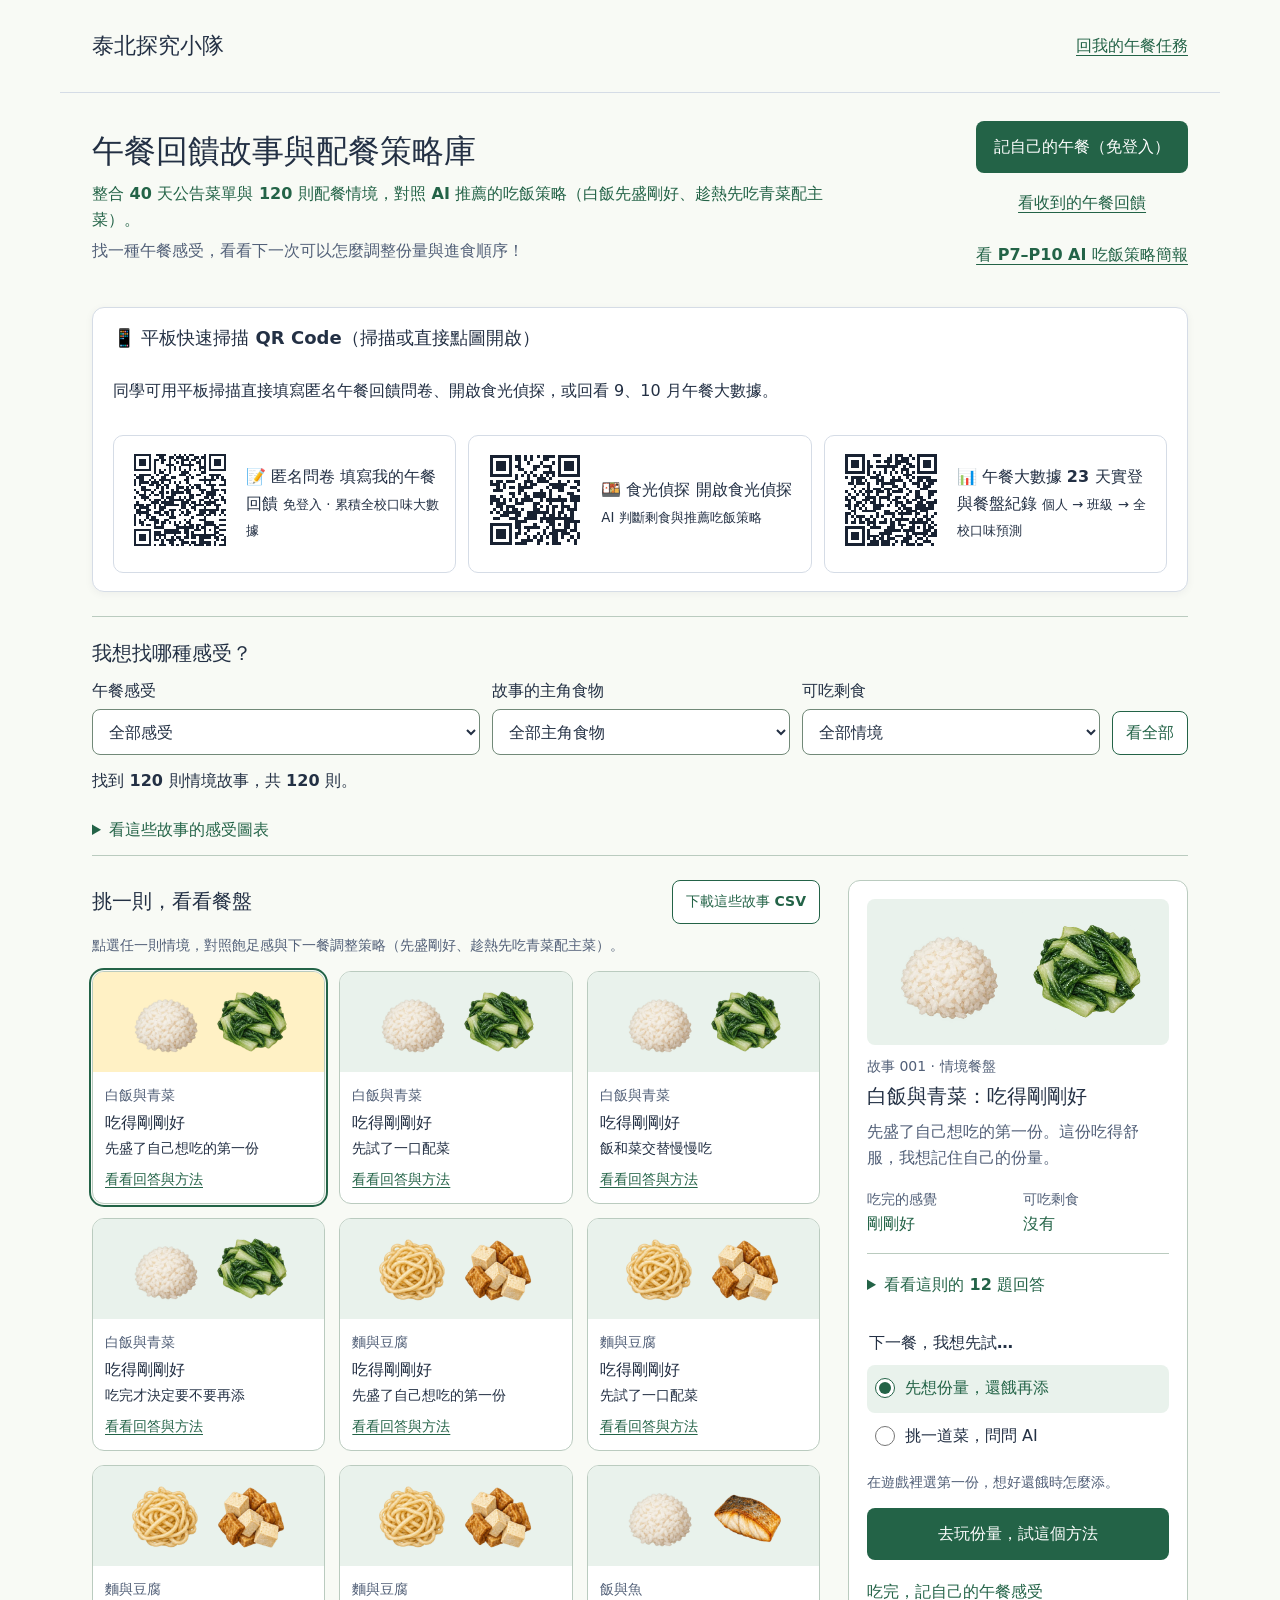
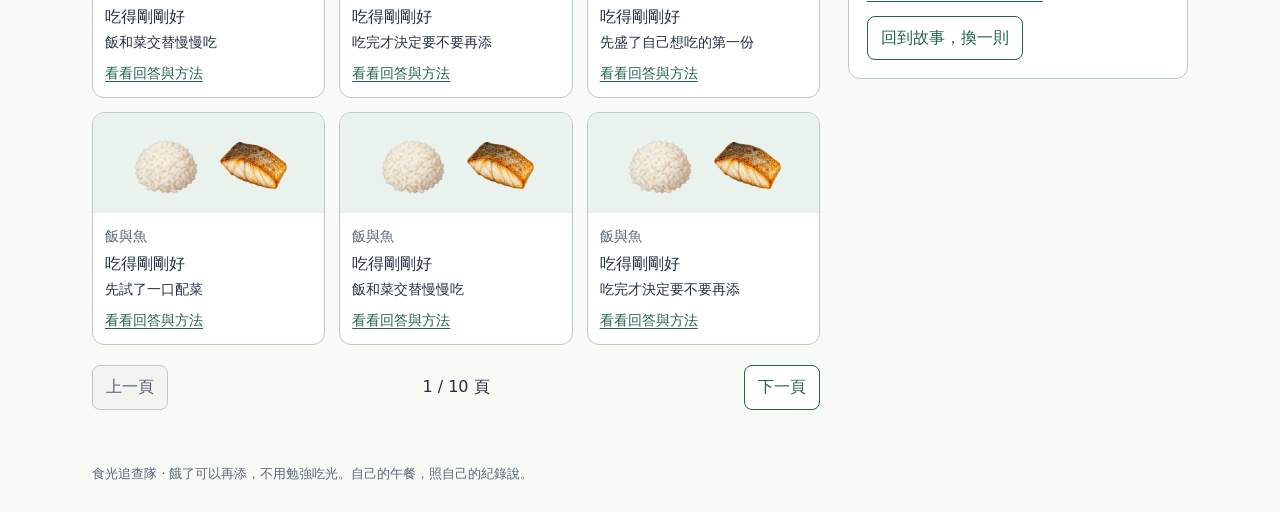
==== commit 1f79b9ba: "feat(portal): add rehearsal timer, 11-slide thumbnail grid, and 7-step guide tracker" ====
--- a/feedback-stories.html
+++ b/feedback-stories.html
@@ -20,7 +20,7 @@
 <main id="stories" tabindex="-1">
   <div class="stories-intro">
     <div><h1>午餐回饋故事與配餐策略庫</h1><p id="story-source">整合 40 天公告菜單與 120 則配餐情境，對照 AI 推薦的吃飯策略（白飯先盛剛好、趁熱先吃青菜配主菜）。</p><p>找一種午餐感受，看看下一次可以怎麼調整份量與進食順序！</p></div>
-    <div class="stories-real-links"><a class="story-primary" href="https://taibei-student-explorers.ctctim14.chatgpt.site/foodlens-survey" target="_blank" rel="noopener noreferrer">記自己的午餐（免登入）</a><a href="https://taibei-student-explorers.ctctim14.chatgpt.site/survey-admin" target="_blank" rel="noopener noreferrer">看收到的午餐回饋</a></div>
+    <div class="stories-real-links"><a class="story-primary" href="https://taibei-student-explorers.ctctim14.chatgpt.site/foodlens-survey" target="_blank" rel="noopener noreferrer">記自己的午餐（免登入）</a><a href="https://taibei-student-explorers.ctctim14.chatgpt.site/survey-admin" target="_blank" rel="noopener noreferrer">看收到的午餐回饋</a><a href="slides.html?team=food&amp;page=7">看 P7–P10 AI 吃飯策略簡報</a></div>
   </div>
   <section class="qr-hub" aria-label="平板快速掃描 QR Code">
     <div class="qr-hub-head">
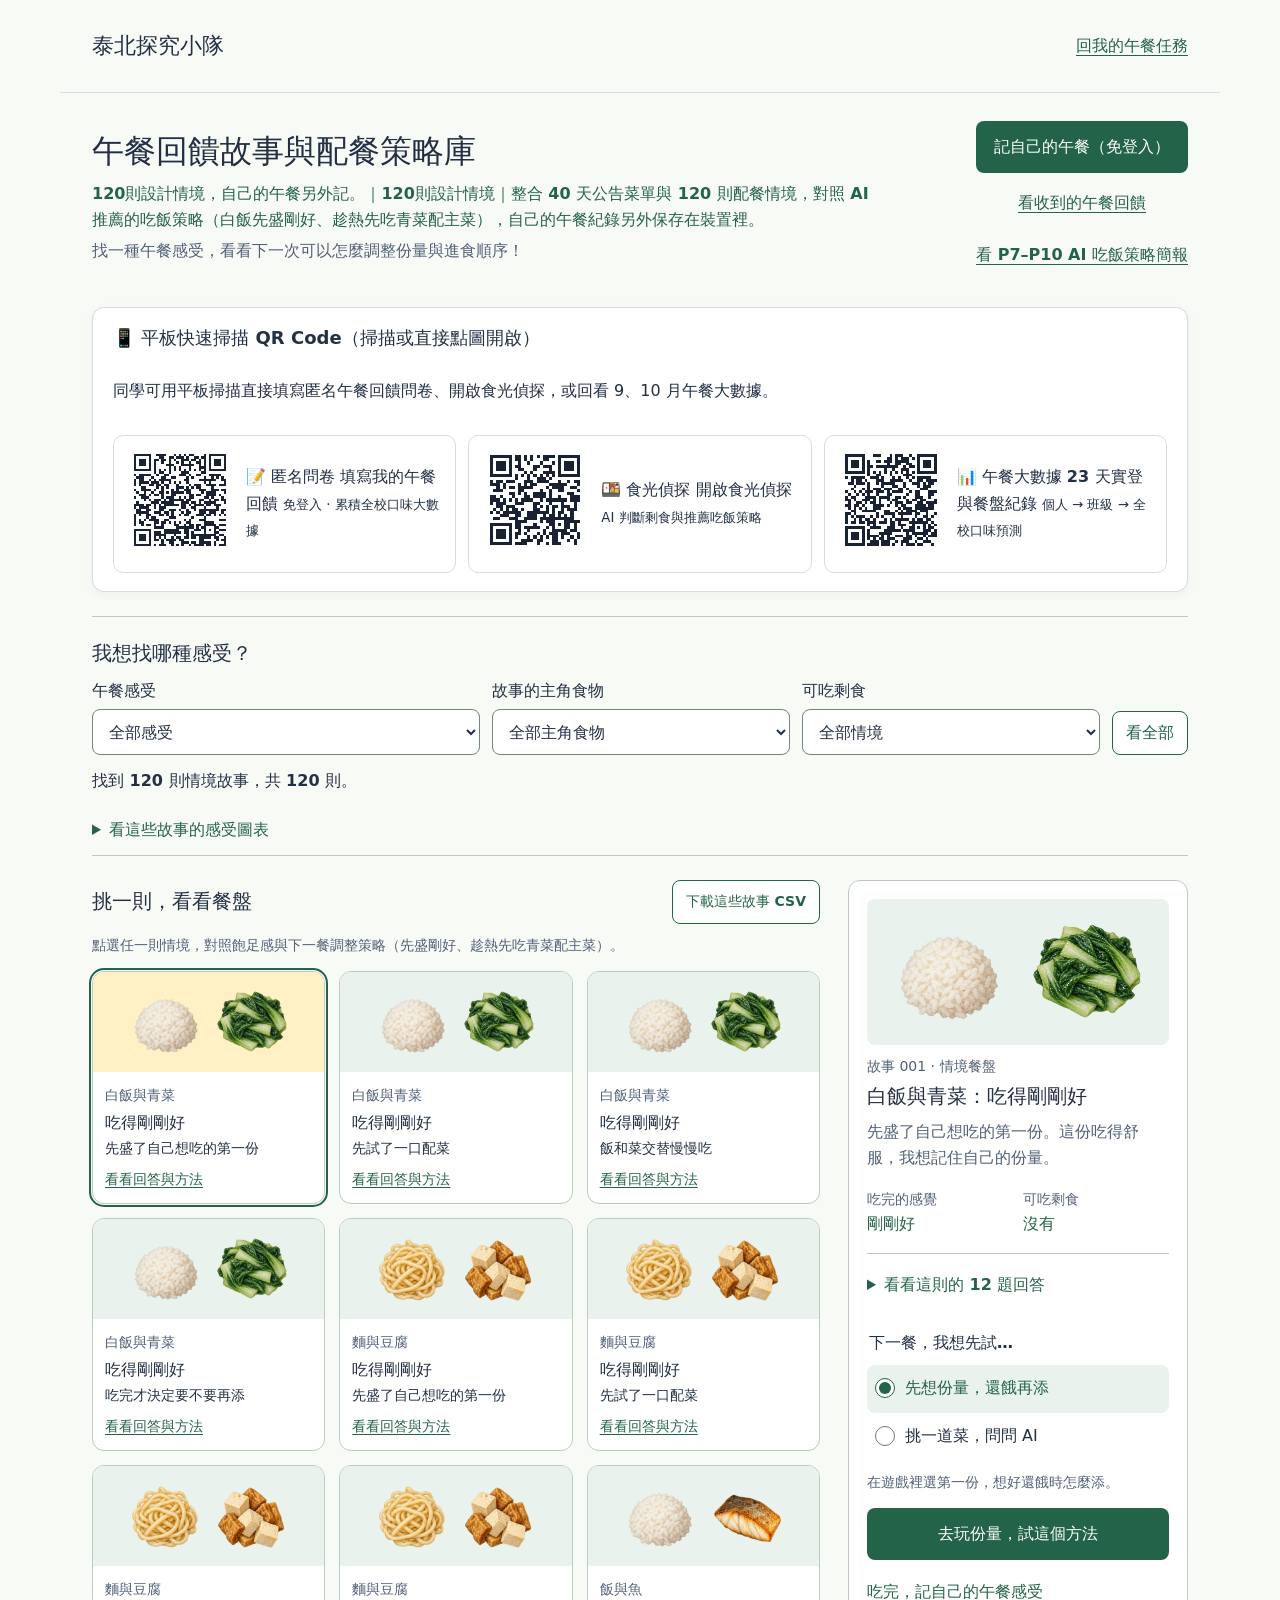
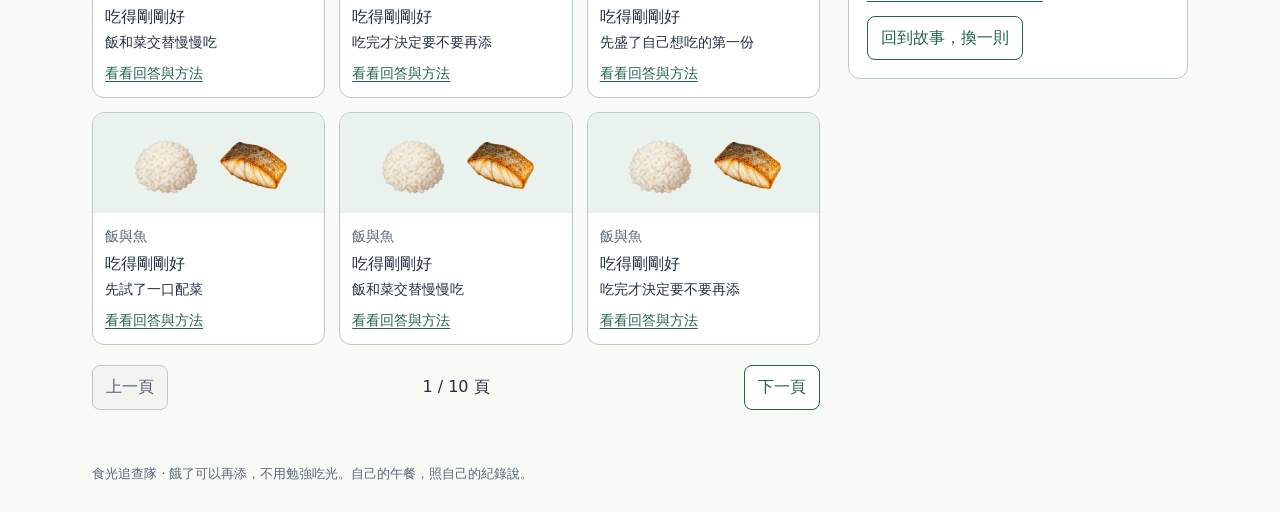
==== commit 013b2098: "feat: add competition command center, role rehearsal filter, random Q&A simulator, and pre-stage che" ====
--- a/feedback-stories.html
+++ b/feedback-stories.html
@@ -19,7 +19,7 @@
 <header><a class="brand" href="index.html">泰北探究小隊</a><a href="food.html#clues">回我的午餐任務</a></header>
 <main id="stories" tabindex="-1">
   <div class="stories-intro">
-    <div><h1>午餐回饋故事與配餐策略庫</h1><p id="story-source">整合 40 天公告菜單與 120 則配餐情境，對照 AI 推薦的吃飯策略（白飯先盛剛好、趁熱先吃青菜配主菜）。</p><p>找一種午餐感受，看看下一次可以怎麼調整份量與進食順序！</p></div>
+    <div><h1>午餐回饋故事與配餐策略庫</h1><p id="story-source">120則設計情境｜整合 40 天公告菜單與 120 則配餐情境，對照 AI 推薦的吃飯策略（白飯先盛剛好、趁熱先吃青菜配主菜），自己的午餐紀錄另外保存在裝置裡。</p><p>找一種午餐感受，看看下一次可以怎麼調整份量與進食順序！</p></div>
     <div class="stories-real-links"><a class="story-primary" href="https://taibei-student-explorers.ctctim14.chatgpt.site/foodlens-survey" target="_blank" rel="noopener noreferrer">記自己的午餐（免登入）</a><a href="https://taibei-student-explorers.ctctim14.chatgpt.site/survey-admin" target="_blank" rel="noopener noreferrer">看收到的午餐回饋</a><a href="slides.html?team=food&amp;page=7">看 P7–P10 AI 吃飯策略簡報</a></div>
   </div>
   <section class="qr-hub" aria-label="平板快速掃描 QR Code">
--- a/portal-art.css
+++ b/portal-art.css
@@ -54,3 +54,26 @@
 .project.food .slide-quick-jumps a{--accent:#236347;border-color:#b7d9c8;background:#f2faf5}
 .project.sound .slide-quick-jumps a{--accent:#445a99;border-color:#c6d2f0;background:#f3f6fc}
 .slide-quick-jumps a:hover{background:var(--accent,#236347);color:#fff;border-color:var(--accent,#236347)}
+.competition-hub{margin:0 0 24px;padding:18px 20px;background:linear-gradient(180deg,#ffffff 0%,#f8fafc 100%);border:2px solid #cbd5e1;border-radius:12px;box-shadow:0 3px 10px rgba(35,48,68,.06)}
+.comp-hub-head{display:flex;flex-direction:column;gap:4px;margin-bottom:14px}
+.comp-hub-head h2{font-size:19px;line-height:1.35;margin:0;color:#182232}
+.comp-hub-head span{font-size:13.5px;font-weight:650;color:#526078}
+.comp-hub-actions{display:grid;grid-template-columns:repeat(2,minmax(0,1fr));gap:12px;margin-bottom:14px}
+.comp-action-btn{display:flex;align-items:center;justify-content:center;min-height:48px;padding:10px 16px;border-radius:10px;font-size:15.5px;font-weight:800;color:#fff;text-decoration:none;text-align:center;transition:filter .15s ease,transform .15s ease}
+.comp-action-btn.comp-food{background:#236347}
+.comp-action-btn.comp-sound{background:#445a99}
+.comp-action-btn:hover{filter:brightness(.94);transform:translateY(-1px)}
+.comp-role-badges{display:flex;flex-wrap:wrap;gap:8px;margin-bottom:14px}
+.comp-role-pill{display:inline-flex;align-items:center;padding:5px 12px;border-radius:999px;background:#eef3f9;border:1px solid #cbd5e1;color:#233044;font-size:13px;font-weight:700}
+.comp-qa-grid{display:grid;grid-template-columns:repeat(2,minmax(0,1fr));gap:12px}
+.comp-qa-drawer{padding:10px 14px;border-radius:10px;border:1px solid #d5dce6;background:#fff}
+.comp-qa-drawer.comp-qa-food{border-left:4px solid #236347}
+.comp-qa-drawer.comp-qa-sound{border-left:4px solid #445a99}
+.comp-qa-drawer summary{display:flex;align-items:center;min-height:40px;font-size:14.5px;font-weight:800;color:#182232;cursor:pointer}
+.comp-qa-items{margin:10px 0 4px;padding:0;list-style:none;display:grid;gap:10px}
+.comp-qa-items li{padding:8px 10px;border-radius:8px;background:#f8fafd;border:1px solid #e2e8f0}
+.comp-qa-items strong{display:block;font-size:13.5px;line-height:1.4;color:#182232;margin-bottom:4px}
+.comp-qa-items p{margin:0;font-size:13px;line-height:1.55;color:#334155}
+.prestage-checklist summary{font-weight:800;color:var(--accent,#236347)}
+.prestage-list{margin:6px 0 10px;padding-left:20px;display:grid;gap:6px;font-size:15px;line-height:1.55;color:#233044}
+@media(max-width:760px){.comp-hub-actions,.comp-qa-grid{grid-template-columns:1fr}}
